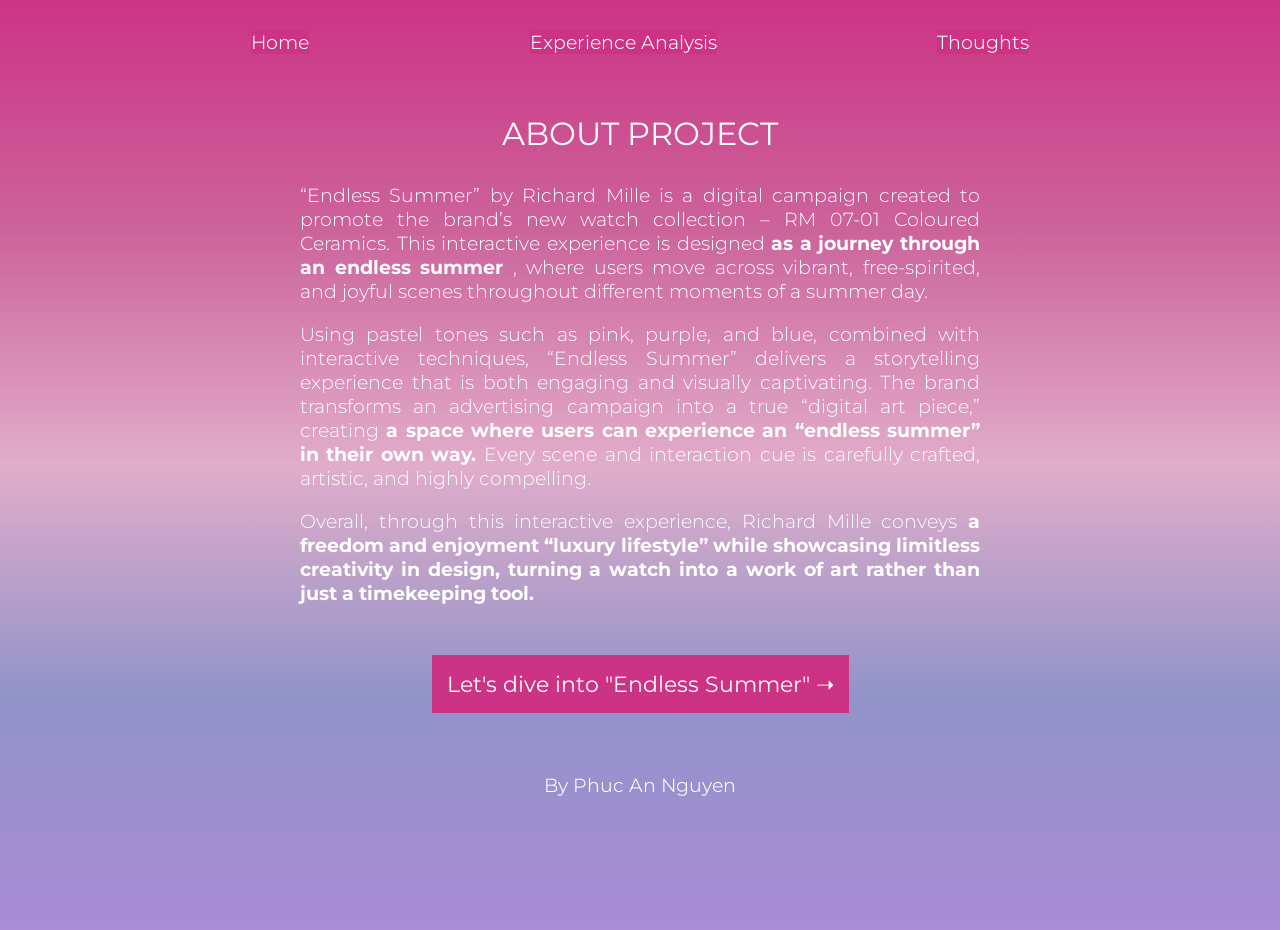
==== about.html @ 1d55abc9 "add about page" ====
<!DOCTYPE html>
<html lang="en">
<head>
    <meta charset="UTF-8">
    <meta name="viewport" content="width=device-width, initial-scale=1.0">
    <link rel="stylesheet" href="about.css">
    <link href="https://fonts.googleapis.com/css2?family=Montserrat:wght@300;500;700&display=swap" rel="stylesheet">
    <link rel="icon" href="Pan'sEndlessSummer.png">
    <title>Pan's Endless Summer</title>
</head>
<body>
<div class="topbar">
    <a href="https://panpann2305.github.io/">Home</a>
    <a href="interaction.html" target="_blank">Experience Analysis</a>
    <a href="thoughts.html">Thoughts</a>
</div>

<div class="title">ABOUT PROJECT</div>

<div class="text">
“Endless Summer” by Richard Mille is a digital campaign created to promote the brand’s new watch collection – RM 07-01 Coloured Ceramics. This interactive experience is designed <strong>as a journey through an endless summer </strong>, where users move across vibrant, free-spirited, and joyful scenes throughout different moments of a summer day.
<p>Using pastel tones such as pink, purple, and blue, combined with interactive techniques, “Endless Summer” delivers a storytelling experience that is both engaging and visually captivating. The brand transforms an advertising campaign into a true “digital art piece,” creating <strong>a space where users can experience an “endless summer” in their own way.</strong> Every scene and interaction cue is carefully crafted, artistic, and highly compelling.</p>
<p>Overall, through this interactive experience, Richard Mille conveys <strong>a freedom and enjoyment “luxury lifestyle” while showcasing limitless creativity in design, turning a watch into a work of art rather than just a timekeeping tool.</strong></p>
</div>

<!--I put an arrow here so it's more convenient to move between the parts.-->
<div class="next">
<div class="nexttext">
<a href="https://endless-summer.richardmille.com/">Let's dive into "Endless Summer" ➝</a>
</div>
</div>

<div class="bottombar">
 By Phuc An Nguyen
</div> 

</body>
</html>
---- about.css ----
/*I choose this gradient background color since the loading page of "Endless Summer"
on PC/Laptop is similar. Also, I want to express the first impression I got from "Endless Summer"
through this page.*/
body {
  margin: 0;
  min-height: 100vh;
  background: linear-gradient(to bottom, rgb(205, 51, 133),rgb(204, 100, 156),
  rgb(225, 173, 201),rgb(145, 147, 201),rgb(169, 140, 213));
  background-repeat: no-repeat;
}

.title {
color:rgb(255, 255, 255);
padding: 10px;
font-family:montserrat;
font-weight: 400;
font-size: 200%;
text-align:center;
margin-top: 50px;
}

.topbar {
display: flex;
justify-content: space-evenly;
color:white;
font-family:montserrat;
font-weight: 350;
font-size: 120%;
margin:30px;
a {
  color: white;            
  text-decoration: none;   
}
a:hover {
  color: #b2bce3;          
  text-decoration: underline;
}
}

.text {
  font-family: montserrat;
  font-weight: 300;
  font-size: 120%;
  color: white;
  text-align: justify;
  margin: 20px 300px;
}

.nexttext {
  color:rgb(255, 255, 255);
  background-color: rgb(205, 51, 133);
  display:inline-block;
  padding: 15px;
  font-family: montserrat;
  font-weight: 400;
  font-size: 140%;
  margin: 30px;
}

/*I use color-change hover here as a signal that this part can be interact with.*/
a {
  color: white;
  background-color:rgb(205, 51, 133);  
  text-decoration: none;   
}
a:hover {
  color: rgb(255, 203, 241);
  text-decoration: none;               
}

.next {
text-align: center;
}

.bottombar {
text-align: center;
color:rgb(255, 255, 255);
font-family:montserrat;
font-weight: 350;
font-size: 120%;
margin:30px;
}
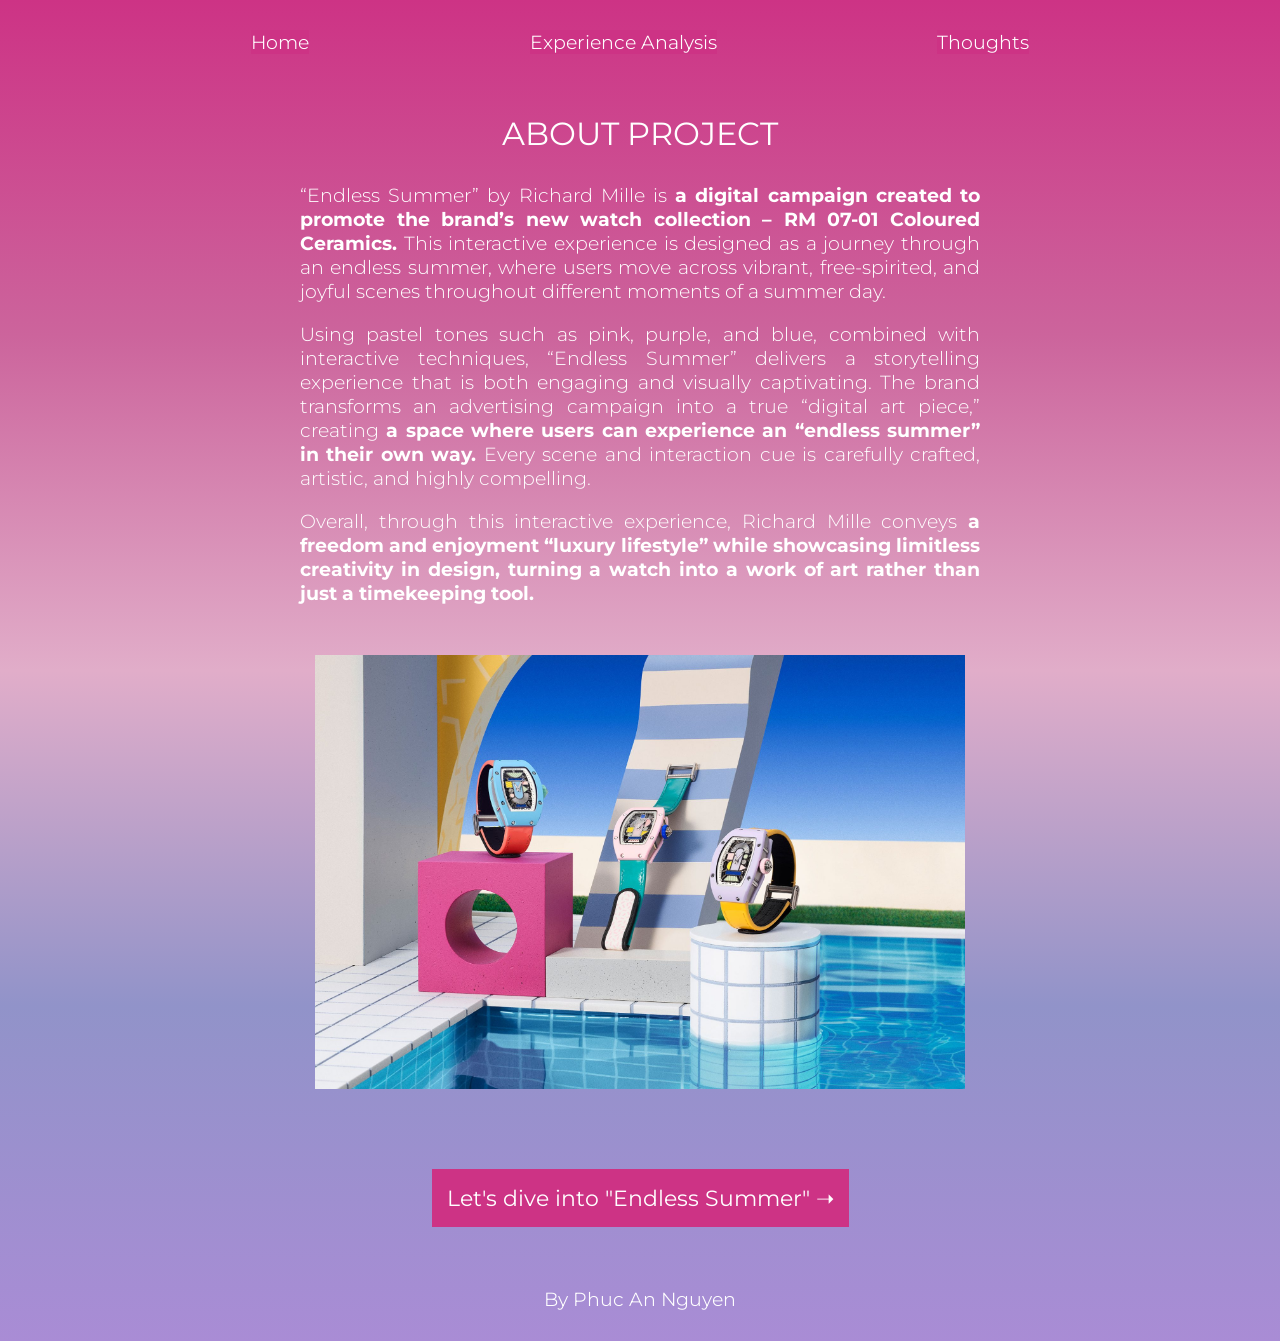
==== commit 53c83bff: "change" ====
--- a/about.html
+++ b/about.html
@@ -18,10 +18,12 @@
 <div class="title">ABOUT PROJECT</div>
 
 <div class="text">
-“Endless Summer” by Richard Mille is a digital campaign created to promote the brand’s new watch collection – RM 07-01 Coloured Ceramics. This interactive experience is designed <strong>as a journey through an endless summer </strong>, where users move across vibrant, free-spirited, and joyful scenes throughout different moments of a summer day.
+“Endless Summer” by Richard Mille is <strong>a digital campaign created to promote the brand’s new watch collection – RM 07-01 Coloured Ceramics.</strong> This interactive experience is designed as a journey through an endless summer, where users move across vibrant, free-spirited, and joyful scenes throughout different moments of a summer day.
 <p>Using pastel tones such as pink, purple, and blue, combined with interactive techniques, “Endless Summer” delivers a storytelling experience that is both engaging and visually captivating. The brand transforms an advertising campaign into a true “digital art piece,” creating <strong>a space where users can experience an “endless summer” in their own way.</strong> Every scene and interaction cue is carefully crafted, artistic, and highly compelling.</p>
 <p>Overall, through this interactive experience, Richard Mille conveys <strong>a freedom and enjoyment “luxury lifestyle” while showcasing limitless creativity in design, turning a watch into a work of art rather than just a timekeeping tool.</strong></p>
 </div>
+
+<img src="5.jpg" class="photo">
 
 <!--I put an arrow here so it's more convenient to move between the parts.-->
 <div class="next">
--- a/about.css
+++ b/about.css
@@ -72,6 +72,12 @@
 text-align: center;
 }
 
+.photo {
+width: 650px;
+display: block;
+margin: 50px auto;
+}
+
 .bottombar {
 text-align: center;
 color:rgb(255, 255, 255);
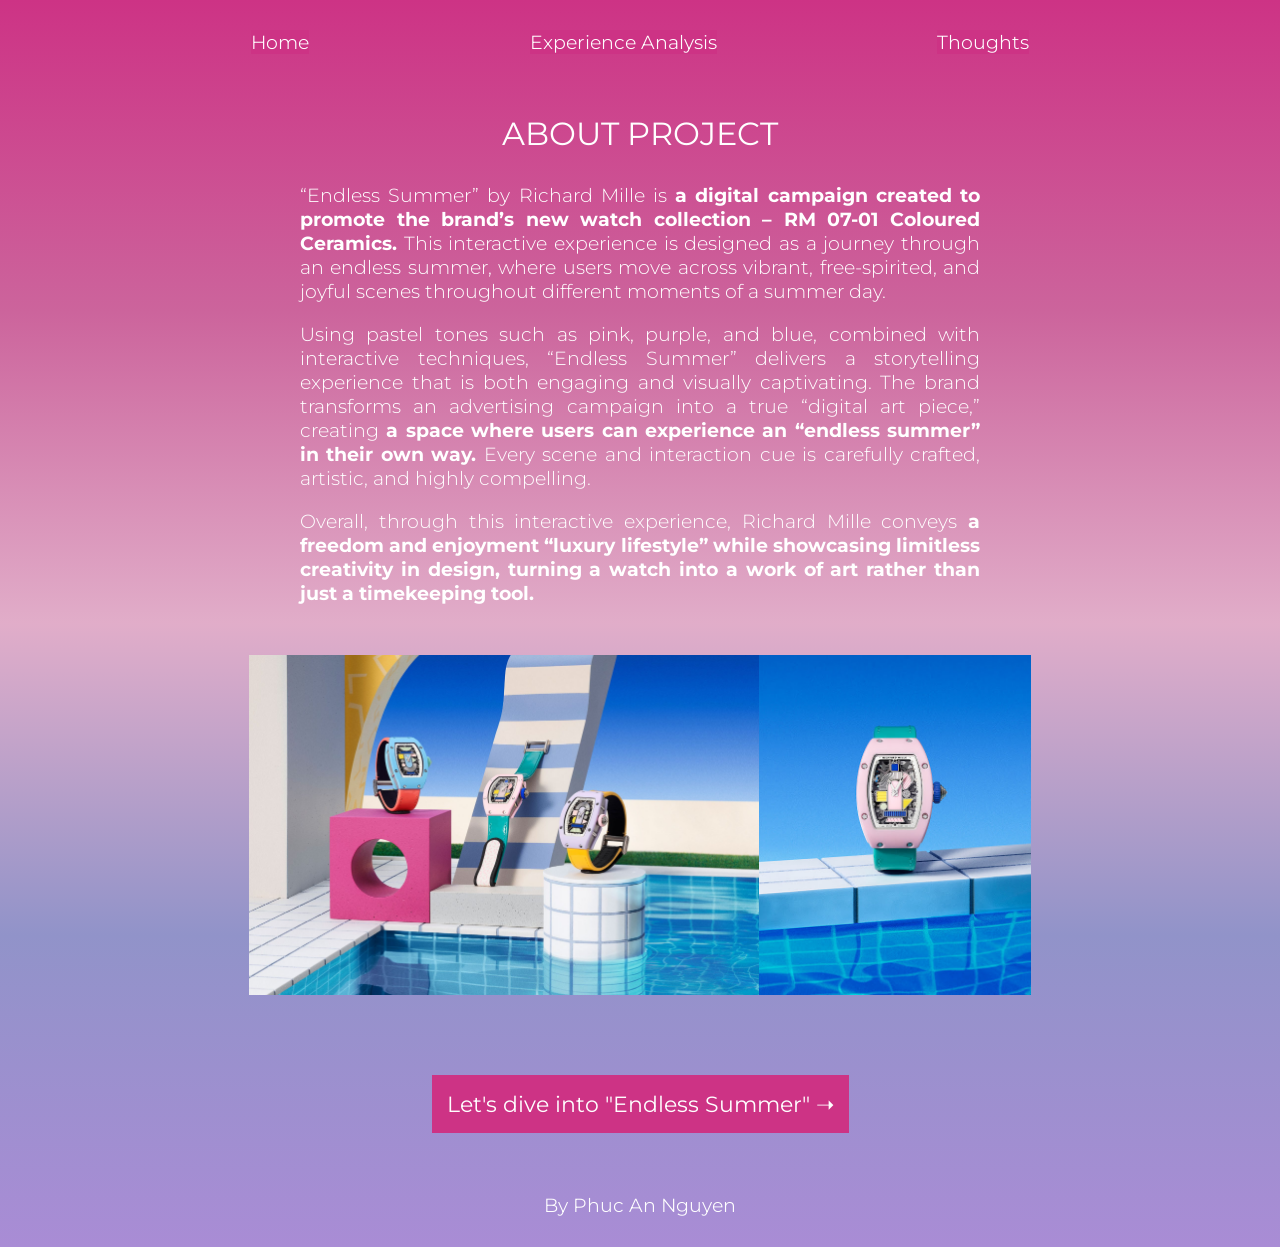
==== commit 141c5216: "add photo" ====
--- a/about.html
+++ b/about.html
@@ -23,7 +23,10 @@
 <p>Overall, through this interactive experience, Richard Mille conveys <strong>a freedom and enjoyment “luxury lifestyle” while showcasing limitless creativity in design, turning a watch into a work of art rather than just a timekeeping tool.</strong></p>
 </div>
 
-<img src="5.jpg" class="photo">
+<div class="photo">
+<img src="5.jpg" height="340"> 
+<img src="6.jpg" height="340"> 
+</div>
 
 <!--I put an arrow here so it's more convenient to move between the parts.-->
 <div class="next">
--- a/about.css
+++ b/about.css
@@ -73,8 +73,9 @@
 }
 
 .photo {
-width: 650px;
-display: block;
+display: flex;
+flex-direction: row;
+justify-content: center;
 margin: 50px auto;
 }
 
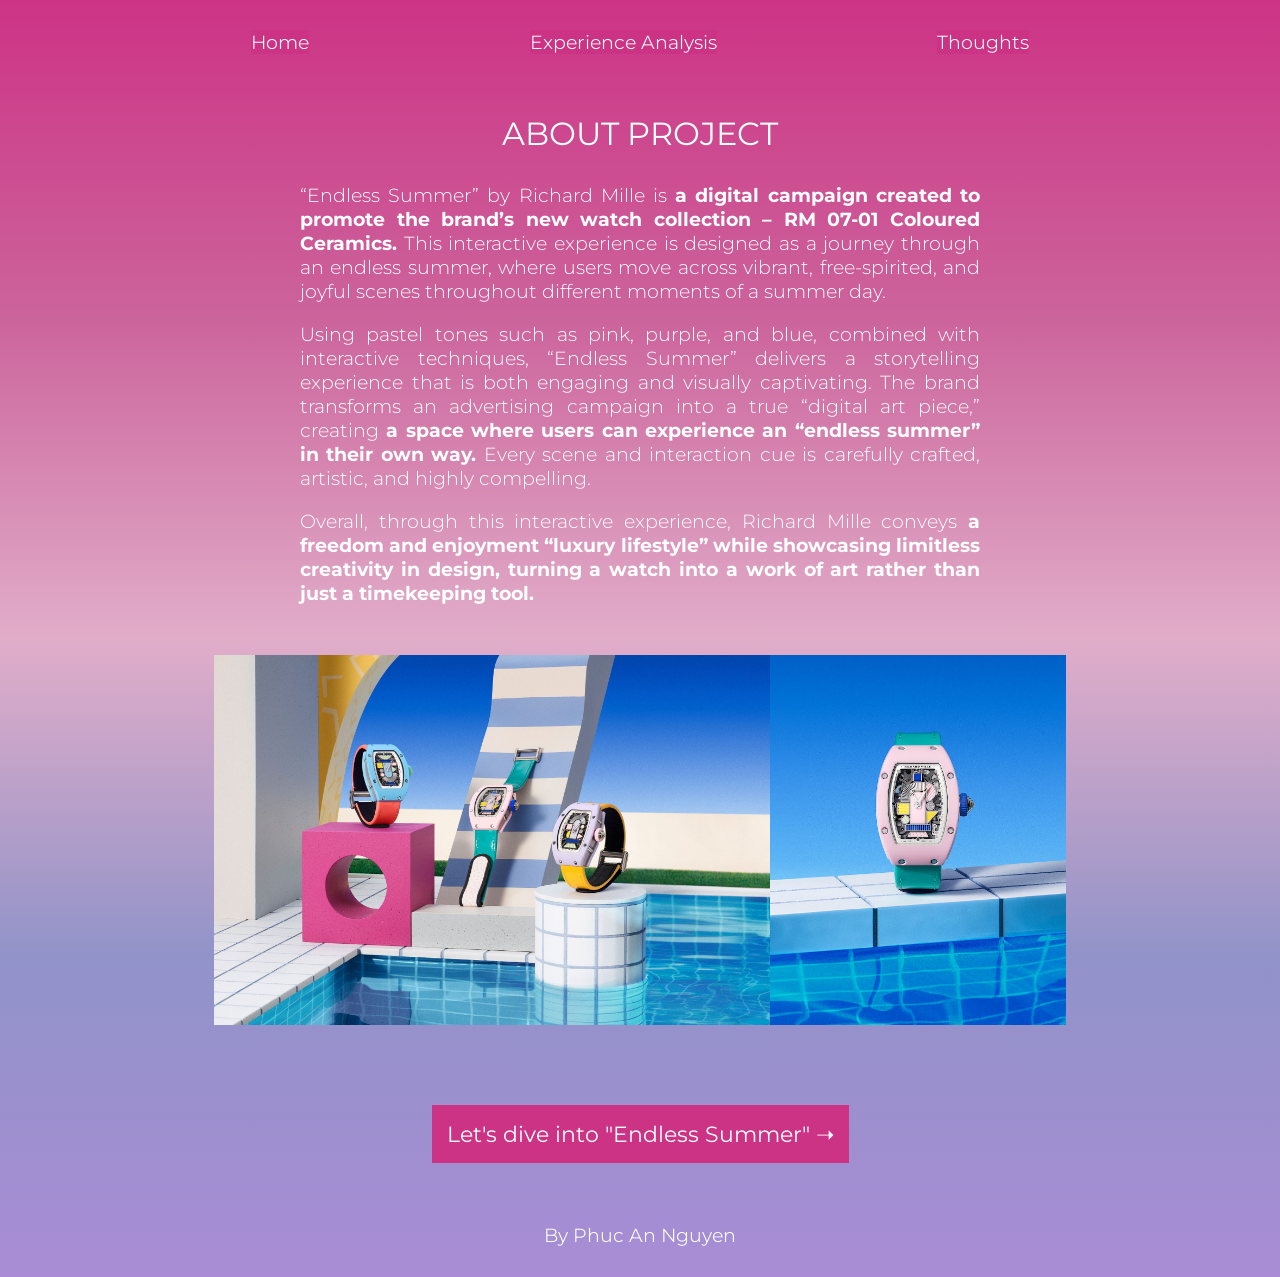
==== commit 45e5d57b: "mmmm" ====
--- a/about.html
+++ b/about.html
@@ -11,7 +11,7 @@
 <body>
 <div class="topbar">
     <a href="https://panpann2305.github.io/">Home</a>
-    <a href="interaction.html" target="_blank">Experience Analysis</a>
+    <a href="interaction.html">Experience Analysis</a>
     <a href="thoughts.html">Thoughts</a>
 </div>
 
@@ -24,8 +24,8 @@
 </div>
 
 <div class="photo">
-<img src="5.jpg" height="340"> 
-<img src="6.jpg" height="340"> 
+<img src="5.jpg" height="370"> <!--SwissWatchesMagazine (2023) Richard Mille 07-01 Coloured Ceramics, https://swisswatches-magazine.com/richard-mille-07-01-coloured-ceramics-combining-80s-design-and-modern-technology/, accessed 31 March 2026.-->
+<img src="6.jpg" height="370"> <!--Time And Watches (2023) Richard Mille 07-01 Pastel Pink, https://www.timeandwatches.com/2023/09/richard-mille-rm-07-01-coloured-ceramics.html, accessed 31 March 2026.-->
 </div>
 
 <!--I put an arrow here so it's more convenient to move between the parts.-->
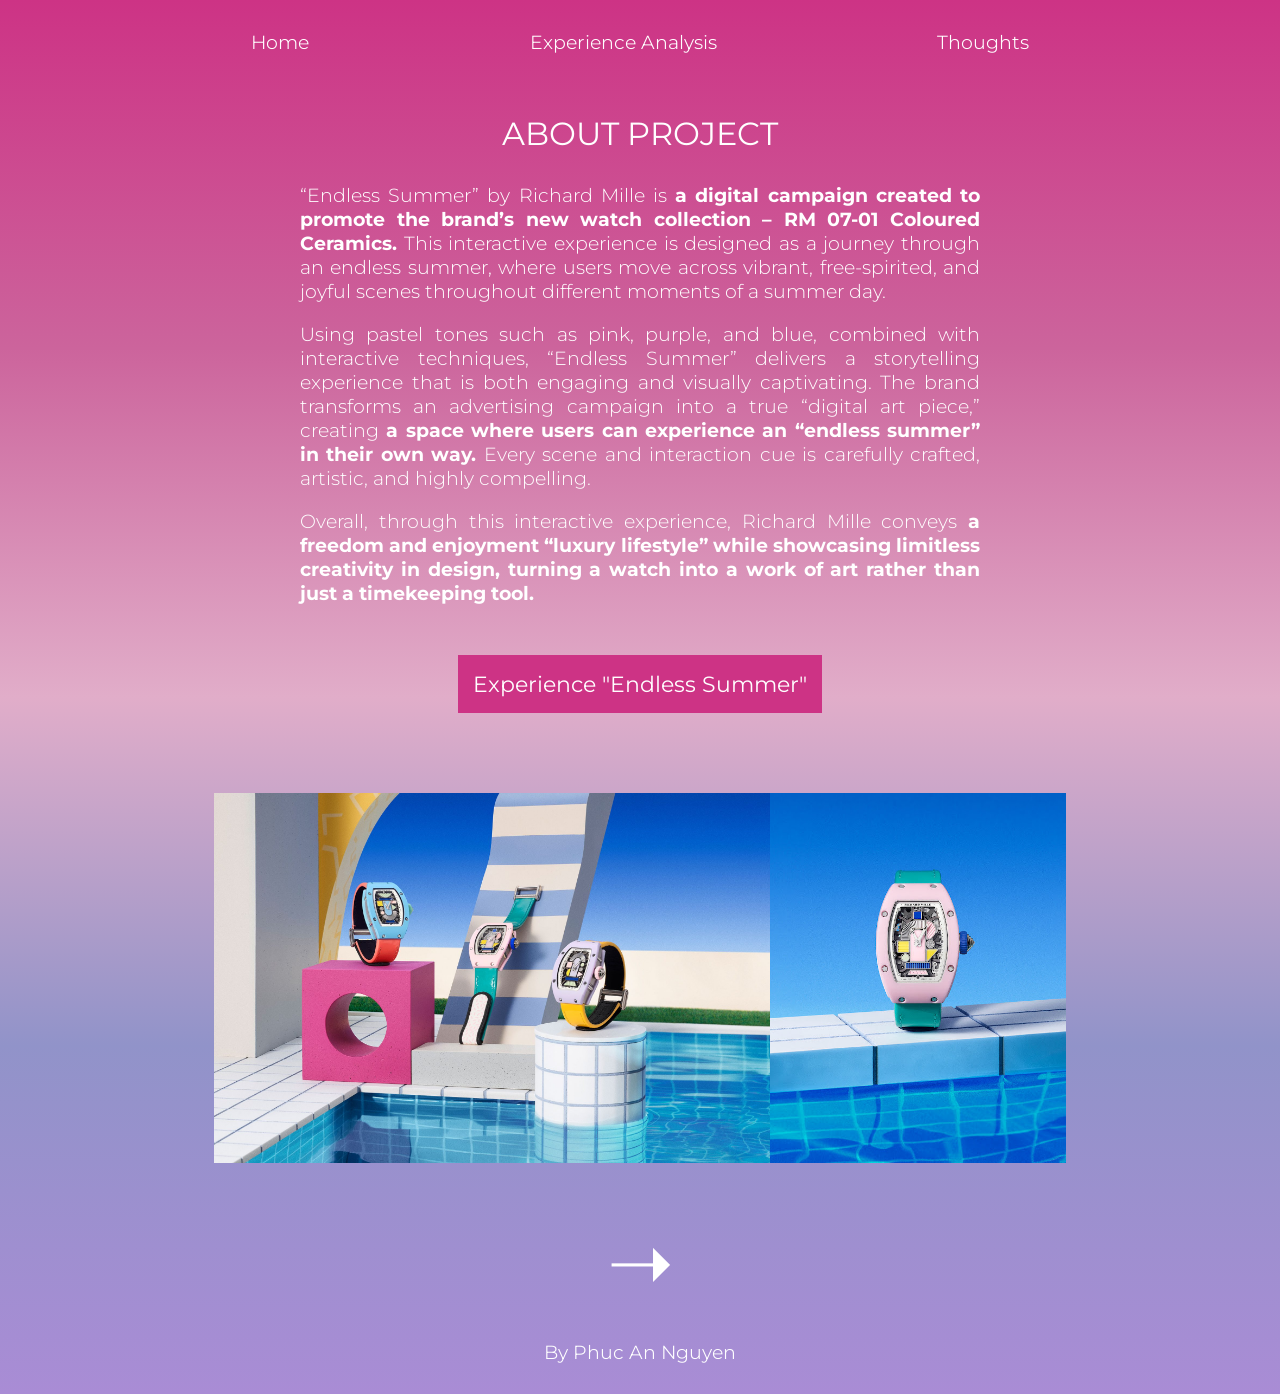
==== commit 844883bf: "nnnnn" ====
--- a/about.html
+++ b/about.html
@@ -23,17 +23,21 @@
 <p>Overall, through this interactive experience, Richard Mille conveys <strong>a freedom and enjoyment “luxury lifestyle” while showcasing limitless creativity in design, turning a watch into a work of art rather than just a timekeeping tool.</strong></p>
 </div>
 
+<div class="next">
+<div class="nexttext">
+<a href="https://endless-summer.richardmille.com/">Experience "Endless Summer"</a>
+</div>
+</div>
+
 <div class="photo">
 <img src="5.jpg" height="370"> <!--SwissWatchesMagazine (2023) Richard Mille 07-01 Coloured Ceramics, https://swisswatches-magazine.com/richard-mille-07-01-coloured-ceramics-combining-80s-design-and-modern-technology/, accessed 31 March 2026.-->
 <img src="6.jpg" height="370"> <!--Time And Watches (2023) Richard Mille 07-01 Pastel Pink, https://www.timeandwatches.com/2023/09/richard-mille-rm-07-01-coloured-ceramics.html, accessed 31 March 2026.-->
 </div>
 
 <!--I put an arrow here so it's more convenient to move between the parts.-->
-<div class="next">
-<div class="nexttext">
-<a href="https://endless-summer.richardmille.com/">Let's dive into "Endless Summer" ➝</a>
-</div>
-</div>
+<a href="interaction.html" class="nextarrow">
+  ➝
+</a>
 
 <div class="bottombar">
  By Phuc An Nguyen
--- a/about.css
+++ b/about.css
@@ -32,7 +32,7 @@
   text-decoration: none;   
 }
 a:hover {
-  color: #b2bce3;          
+  color: rgb(255, 203, 241);          
   text-decoration: underline;
 }
 }
@@ -55,9 +55,6 @@
   font-weight: 400;
   font-size: 140%;
   margin: 30px;
-}
-
-/*I use color-change hover here as a signal that this part can be interact with.*/
 a {
   color: white;
   background-color:rgb(205, 51, 133);  
@@ -67,6 +64,7 @@
   color: rgb(255, 203, 241);
   text-decoration: none;               
 }
+} /*I use color-change hover here as a signal that this part can be interact with.*/
 
 .next {
 text-align: center;
@@ -79,6 +77,18 @@
 margin: 50px auto;
 }
 
+.nextarrow {
+  display: flex;
+  justify-content: center;
+  font-family:montserrat;
+  font-size: 500%;
+  text-decoration: none;
+  color:white;
+}
+.nextarrow:hover {
+  color: rgb(255, 203, 241);
+}
+
 .bottombar {
 text-align: center;
 color:rgb(255, 255, 255);
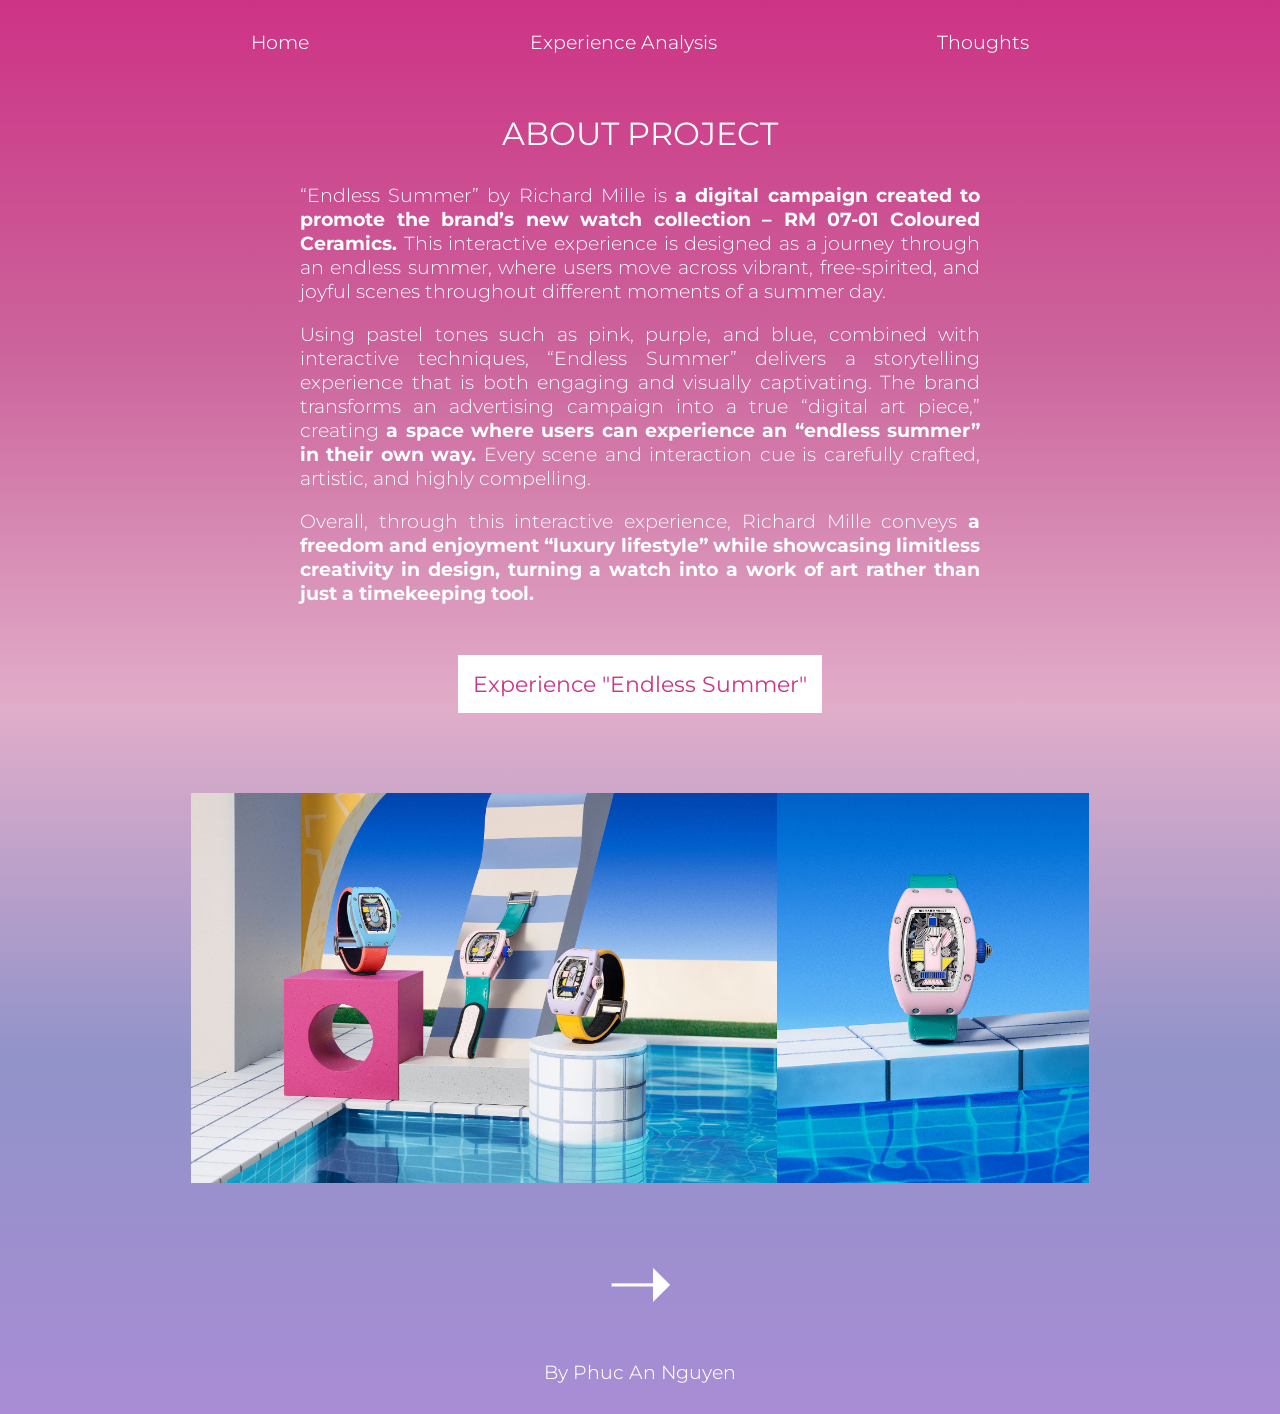
==== commit ed389f3a: "hhhhhh" ====
--- a/about.html
+++ b/about.html
@@ -30,8 +30,8 @@
 </div>
 
 <div class="photo">
-<img src="5.jpg" height="370"> <!--SwissWatchesMagazine (2023) Richard Mille 07-01 Coloured Ceramics, https://swisswatches-magazine.com/richard-mille-07-01-coloured-ceramics-combining-80s-design-and-modern-technology/, accessed 31 March 2026.-->
-<img src="6.jpg" height="370"> <!--Time And Watches (2023) Richard Mille 07-01 Pastel Pink, https://www.timeandwatches.com/2023/09/richard-mille-rm-07-01-coloured-ceramics.html, accessed 31 March 2026.-->
+<img src="5.jpg" height="390"> <!--SwissWatchesMagazine (2023) Richard Mille 07-01 Coloured Ceramics, https://swisswatches-magazine.com/richard-mille-07-01-coloured-ceramics-combining-80s-design-and-modern-technology/, accessed 31 March 2026.-->
+<img src="6.jpg" height="390"> <!--Time And Watches (2023) Richard Mille 07-01 Pastel Pink, https://www.timeandwatches.com/2023/09/richard-mille-rm-07-01-coloured-ceramics.html, accessed 31 March 2026.-->
 </div>
 
 <!--I put an arrow here so it's more convenient to move between the parts.-->
--- a/about.css
+++ b/about.css
@@ -47,8 +47,8 @@
 }
 
 .nexttext {
-  color:rgb(255, 255, 255);
-  background-color: rgb(205, 51, 133);
+  color:rgb(205, 51, 133);
+  background-color: rgb(255, 255, 255);
   display:inline-block;
   padding: 15px;
   font-family: montserrat;
@@ -56,12 +56,11 @@
   font-size: 140%;
   margin: 30px;
 a {
-  color: white;
-  background-color:rgb(205, 51, 133);  
+  color: rgb(205, 51, 133);
   text-decoration: none;   
 }
 a:hover {
-  color: rgb(255, 203, 241);
+  color: rgb(67, 108, 192);
   text-decoration: none;               
 }
 } /*I use color-change hover here as a signal that this part can be interact with.*/
